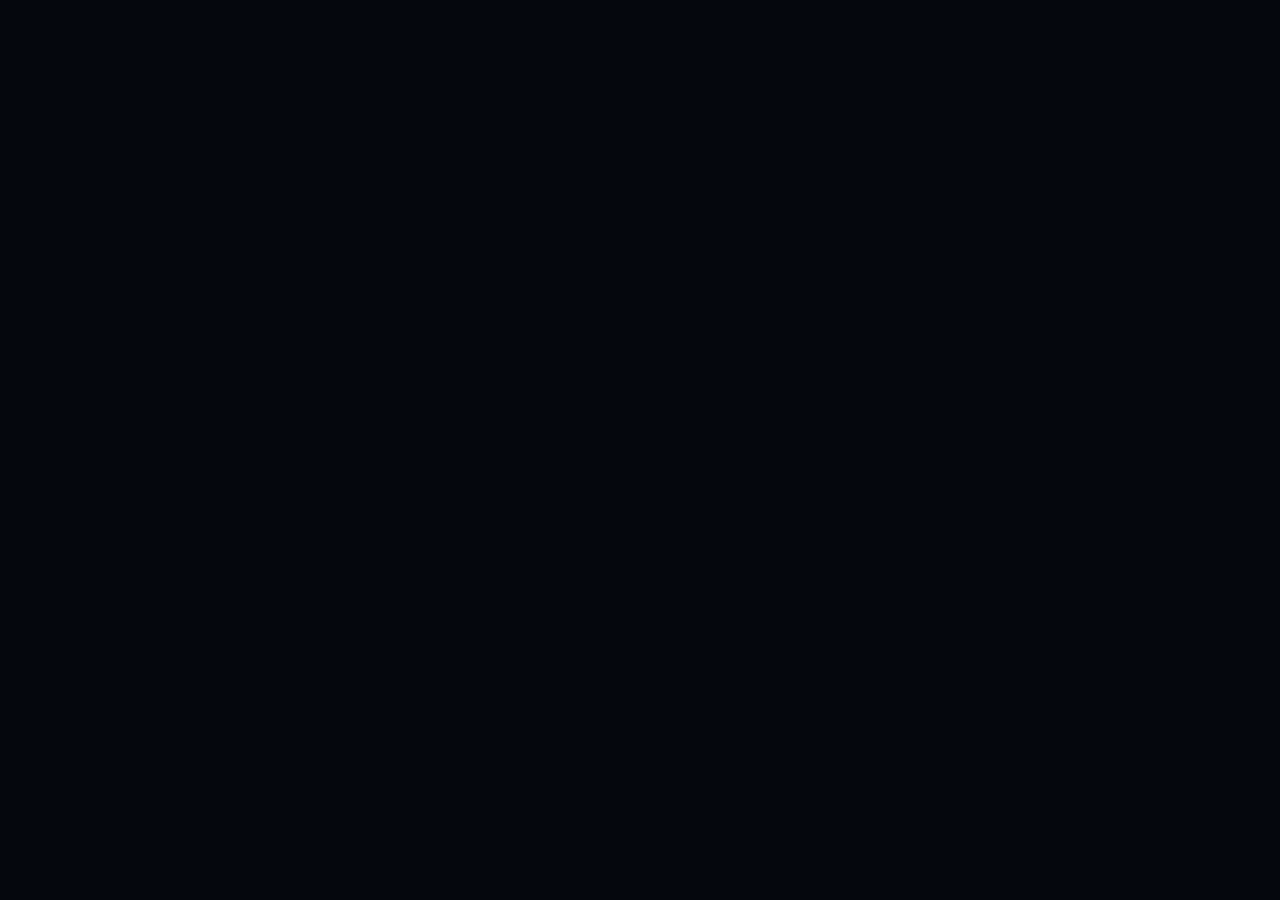
==== about.html @ c29f2d8b "Update about.html" ====
<!--html code-->

<!DOCTYPE html>
 <html lang="en">
  <head>
    <meta charset="UTF-8" />
    <meta name="viewport" content="width=device-width,initial-scale=1.0" />

   <title>Epic Nova About Page</title>

   <link rel="stylesheet" href="CSS/style.css" />
  </head>


  <body>

    <div id="navbar"></div>

    <!-- page content here -->

   <script src="script.js"></script>
  </body>
 </html>
---- CSS/style.css ----
* {
  box-sizing: border-box;
}

html {
  scroll-behavior: smooth;
}

body {
  margin: 0;
  font-family: Arial, sans-serif;
  color: white;
  background:
    radial-gradient(circle at top left, rgba(0, 240, 255, 0.18), transparent 35%),
    radial-gradient(circle at bottom right, rgba(138, 46, 255, 0.25), transparent 35%),
    #05070d;
}

/* NAVIGATION */

.main-nav {
  width: 100%;
  display: flex;
  justify-content: space-between;
  align-items: center;
  padding: 18px 32px;
  background: rgba(5, 7, 13, 0.9);
  border-bottom: 1px solid rgba(0, 240, 255, 0.25);
  backdrop-filter: blur(14px);
  position: sticky;
  top: 0;
  z-index: 1000;
}

.nav-logo {
  font-size: 1.2rem;
  font-weight: bold;
  text-decoration: none;
  color: #00f0ff;
  letter-spacing: 2px;
}

.nav-links {
  display: flex;
  gap: 22px;
  flex-wrap: wrap;
}

.nav-links a {
  color: white;
  text-decoration: none;
  font-size: 0.95rem;
  transition: 0.2s;
}

.nav-links a:hover {
  color: #00f0ff;
  text-shadow: 0 0 12px #00f0ff;
}

/* HERO */

.hero {
  min-height: 100vh;
  padding: 40px 20px 70px;
  text-align: center;
}

.logo {
  width: min(85vw, 520px);
  margin-bottom: 20px;
  filter: drop-shadow(0 0 24px rgba(0, 240, 255, 0.45));
}

.eyebrow {
  color: #00f0ff;
  text-transform: uppercase;
  letter-spacing: 3px;
  font-size: 0.85rem;
}

h1 {
  margin: 0;
  font-size: clamp(3rem, 10vw, 6rem);
  background: linear-gradient(90deg, #00f0ff, #8a2eff, #ff4fd8);
  -webkit-background-clip: text;
  -webkit-text-fill-color: transparent;
}

.tagline {
  margin-top: 8px;
  font-size: 1.4rem;
  color: #cfd7ff;
}

/* HUD CARD */

.hud-card {
  width: min(100%, 720px);
  margin: 40px auto 0;
  padding: 26px;
  border-radius: 26px;
  background: rgba(8, 13, 30, 0.88);
  border: 1px solid rgba(0, 240, 255, 0.45);
  box-shadow:
    0 0 30px rgba(0, 240, 255, 0.25),
    inset 0 0 30px rgba(138, 46, 255, 0.12);
  backdrop-filter: blur(12px);
}

.hud-top {
  display: flex;
  justify-content: space-between;
  align-items: center;
  text-align: left;
  padding-bottom: 18px;
  border-bottom: 1px solid rgba(255, 255, 255, 0.12);
}

.hud-top h2 {
  margin: 0;
}

.hud-top p {
  margin: 4px 0 0;
  color: #aab4d8;
}

.status {
  padding: 8px 14px;
  border-radius: 999px;
  background: #00f0ff;
  color: #05070d;
  font-weight: bold;
  box-shadow: 0 0 14px rgba(0, 240, 255, 0.8);
}

/* PLAYER CARD */

.player-card {
  margin: 24px 0;
  padding: 18px;
  display: flex;
  align-items: center;
  gap: 18px;
  border-radius: 22px;
  background: linear-gradient(
    135deg,
    rgba(0, 240, 255, 0.18),
    rgba(255, 79, 216, 0.1)
  );
  border: 1px solid rgba(0, 240, 255, 0.35);
  box-shadow: inset 0 0 22px rgba(0, 240, 255, 0.08);
}

.avatar-ring {
  width: 74px;
  height: 74px;
  border-radius: 50%;
  display: flex;
  align-items: center;
  justify-content: center;
  color: #00f0ff;
  font-weight: bold;
  font-size: 1.2rem;
  border: 3px solid #ff4fd8;
  box-shadow: 0 0 18px rgba(255, 79, 216, 0.7);
}

.player-info {
  flex: 1;
  text-align: left;
}

.player-label {
  margin: 0;
  color: #00f0ff;
  font-size: 0.75rem;
  text-transform: uppercase;
  letter-spacing: 2px;
}

.player-info h3 {
  margin: 4px 0;
  font-size: 1.6rem;
}

.player-info p {
  margin: 0;
  color: #c5cbe8;
}

.player-badge {
  padding: 8px 12px;
  border-radius: 999px;
  background: linear-gradient(90deg, #8a2eff, #ff4fd8);
  color: white;
  font-weight: bold;
  font-size: 0.8rem;
  box-shadow: 0 0 14px rgba(255, 79, 216, 0.6);
}

/* STASH */

.stash-grid {
  display: grid;
  grid-template-columns: repeat(3, 1fr);
  gap: 14px;
}

.stash-box {
  padding: 24px;
  text-align: center;
  border-radius: 18px;
  background: linear-gradient(
    145deg,
    rgba(0, 240, 255, 0.12),
    rgba(255, 255, 255, 0.04)
  );
  border: 1px solid rgba(0, 240, 255, 0.25);
  transition: 0.25s ease;
}

.stash-box:hover {
  transform: translateY(-4px);
}

.currency-icon {
  width: 64px;
  height: 64px;
  object-fit: contain;
  display: block;
  margin: 0 auto 10px;
  filter: drop-shadow(0 0 12px rgba(0, 240, 255, 0.7));
  transition: 0.25s ease;
}

.stash-box:hover .currency-icon {
  transform: scale(1.12);
}

.stash-box span {
  display: block;
  color: #aaf6ff;
  font-size: 0.8rem;
  margin-bottom: 8px;
}

.stash-box strong {
  display: block;
  font-size: 2.4rem;
  font-weight: 800;
  text-shadow: 0 0 12px rgba(0, 240, 255, 0.8);
}

.premium {
  border-color: rgba(255, 79, 216, 0.7);
  box-shadow: 0 0 18px rgba(255, 79, 216, 0.25);
}

/* ENERGY */

.energy-bar {
  margin: 24px 0;
}

.energy-label {
  display: flex;
  justify-content: space-between;
  margin-bottom: 8px;
  color: #cfd7ff;
}

.bar {
  height: 14px;
  border-radius: 999px;
  overflow: hidden;
  background: #101629;
  border: 1px solid rgba(0, 240, 255, 0.4);
}

.fill {
  width: 72%;
  height: 100%;
  background: linear-gradient(90deg, #00f0ff, #8a2eff, #ff4fd8);
  box-shadow: 0 0 18px rgba(0, 240, 255, 0.8);
}

/* BUTTONS */

.hud-buttons {
  display: flex;
  gap: 12px;
  flex-wrap: wrap;
}

.hud-buttons .btn {
  flex: 1;
  min-width: 180px;
}

.btn {
  display: inline-block;
  padding: 14px 20px;
  border-radius: 14px;
  text-decoration: none;
  text-align: center;
  color: white;
  font-weight: bold;
  background: linear-gradient(90deg, #00f0ff, #8a2eff);
  box-shadow: 0 0 18px rgba(0, 240, 255, 0.28);
  transition: 0.2s ease;
}

.btn:hover {
  transform: translateY(-2px) scale(1.03);
}

.ghost {
  background: transparent;
  border: 1px solid #ff4fd8;
}

/* CONTENT */

.section {
  padding: 80px 20px;
  text-align: center;
}

.section h2 {
  margin: 0;
  font-size: clamp(2rem, 6vw, 3rem);
}

.section p {
  max-width: 650px;
  margin: 14px auto;
  color: #c5cbe8;
  line-height: 1.6;
}

.alt {
  background: rgba(255, 255, 255, 0.03);
}

/* FORM */

form {
  margin-top: 24px;
}

input {
  width: min(100%, 340px);
  padding: 15px;
  border-radius: 14px;
  border: 1px solid rgba(0, 240, 255, 0.35);
  background: rgba(255, 255, 255, 0.08);
  color: white;
  text-align: center;
}

.form-btn {
  margin-left: 8px;
}

/* PROFILE PAGE */

.profile-page {
  min-height: 100vh;
  padding: 40px 20px;
  display: flex;
  align-items: center;
  justify-content: center;
}

.profile-card {
  max-width: 760px;
}

.empty-profile {
  opacity: 0.95;
}

.profile-form {
  display: grid;
  gap: 16px;
  margin: 24px 0;
}

.profile-form label {
  text-align: left;
  color: #aaf6ff;
  font-size: 0.85rem;
  letter-spacing: 1px;
}

.profile-form input {
  width: 100%;
  margin-top: 8px;
}

/* FOOTER */

.site-footer {
  padding: 40px 20px;
  text-align: center;
  color: #9aa3c7;
}

.site-footer p {
  max-width: 780px;
  margin: 0 auto 16px;
}

/* MOBILE */

@media (max-width: 900px) {
  .main-nav {
    flex-direction: column;
    padding: 20px;
  }

  .nav-links {
    justify-content: center;
    margin-top: 15px;
    gap: 14px;
  }
}

@media (max-width: 700px) {
  .hud-top {
    flex-direction: column;
    text-align: center;
  }

  .player-card {
    flex-direction: column;
    text-align: center;
  }

  .player-info {
    text-align: center;
  }

  .stash-grid {
    grid-template-columns: 1fr;
  }

  .hud-buttons {
    flex-direction: column;
  }

  .form-btn {
    display: block;
    width: min(100%, 340px);
    margin: 12px auto 0;
  }
}
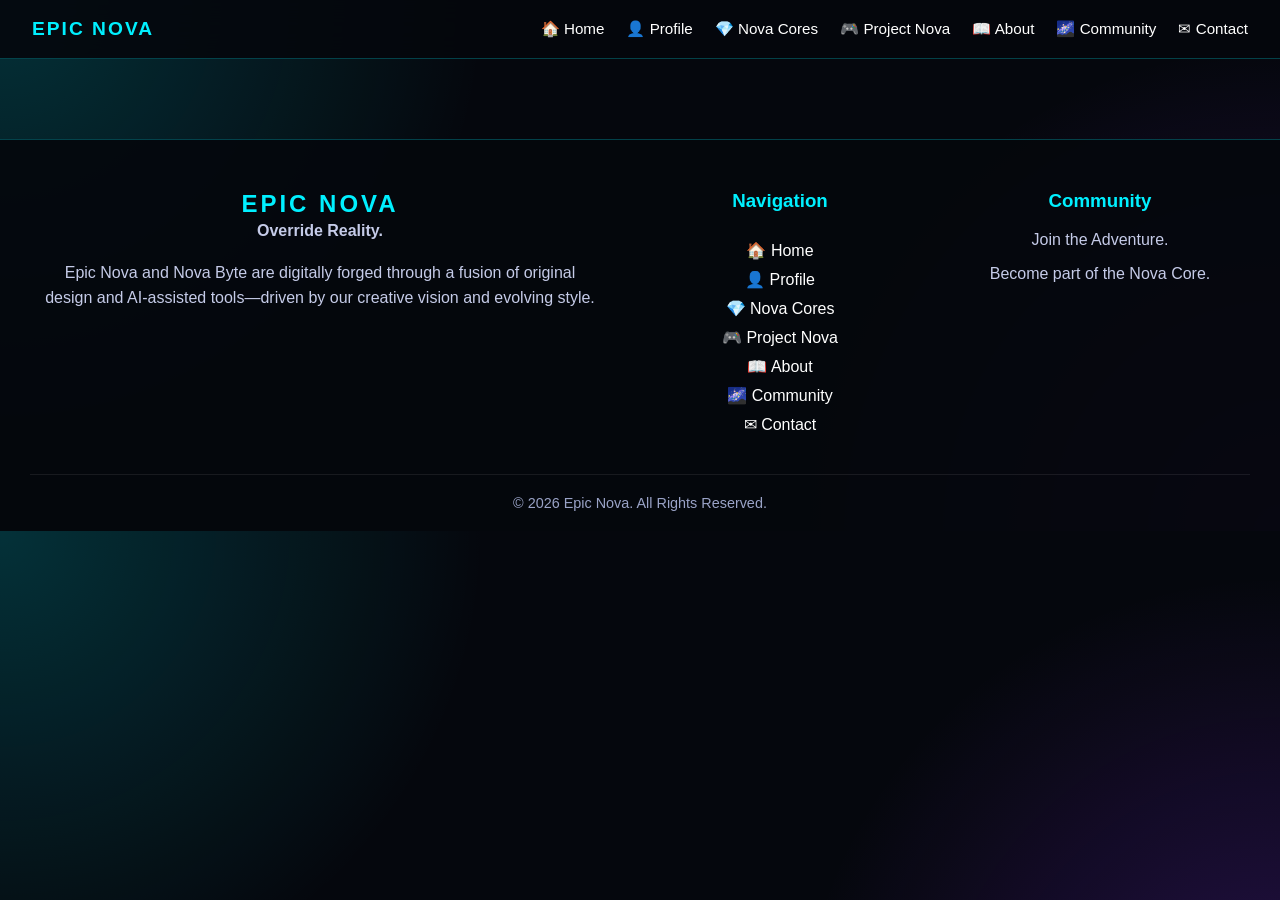
==== commit fc7252b2: "Update about.html" ====
--- a/about.html
+++ b/about.html
@@ -18,6 +18,8 @@
 
     <!-- page content here -->
 
-   <script src="script.js"></script>
+   <div id="footer"></div>
+
+   <script src="JS/script.js"></script>
   </body>
  </html>
--- a/CSS/style.css
+++ b/CSS/style.css
@@ -456,4 +456,138 @@
     width: min(100%, 340px);
     margin: 12px auto 0;
   }
+}
+
+/* ===========================
+   FOOTER
+=========================== */
+
+.site-footer {
+
+  margin-top: 80px;
+
+  background: rgba(5,7,13,.92);
+
+  border-top: 1px solid rgba(0,240,255,.25);
+
+  padding: 50px 30px 20px;
+
+}
+
+.footer-content{
+
+  max-width:1200px;
+
+  margin:auto;
+
+  display:grid;
+
+  grid-template-columns:2fr 1fr 1fr;
+
+  gap:40px;
+
+}
+
+.footer-brand h2{
+
+  margin:0;
+
+  color:#00f0ff;
+
+  letter-spacing:3px;
+
+}
+
+.footer-tagline{
+
+  color:#ff4fd8;
+
+  font-weight:bold;
+
+}
+
+.footer-brand p{
+
+  color:#c5cbe8;
+
+  line-height:1.6;
+
+}
+
+.footer-links{
+
+  display:flex;
+
+  flex-direction:column;
+
+  gap:10px;
+
+}
+
+.footer-links h3,
+
+.footer-contact h3{
+
+  margin-top:0;
+
+  color:#00f0ff;
+
+}
+
+.footer-links a{
+
+  color:white;
+
+  text-decoration:none;
+
+  transition:.2s;
+
+}
+
+.footer-links a:hover{
+
+  color:#00f0ff;
+
+  transform:translateX(5px);
+
+}
+
+.footer-contact p{
+
+  color:#c5cbe8;
+
+}
+
+.footer-bottom{
+
+  margin-top:40px;
+
+  padding-top:20px;
+
+  border-top:1px solid rgba(255,255,255,.08);
+
+  text-align:center;
+
+  color:#9aa3c7;
+
+  font-size:.9rem;
+
+}
+
+@media(max-width:800px){
+
+.footer-content{
+
+grid-template-columns:1fr;
+
+text-align:center;
+
+}
+
+.footer-links{
+
+align-items:center;
+
+}
+
 }
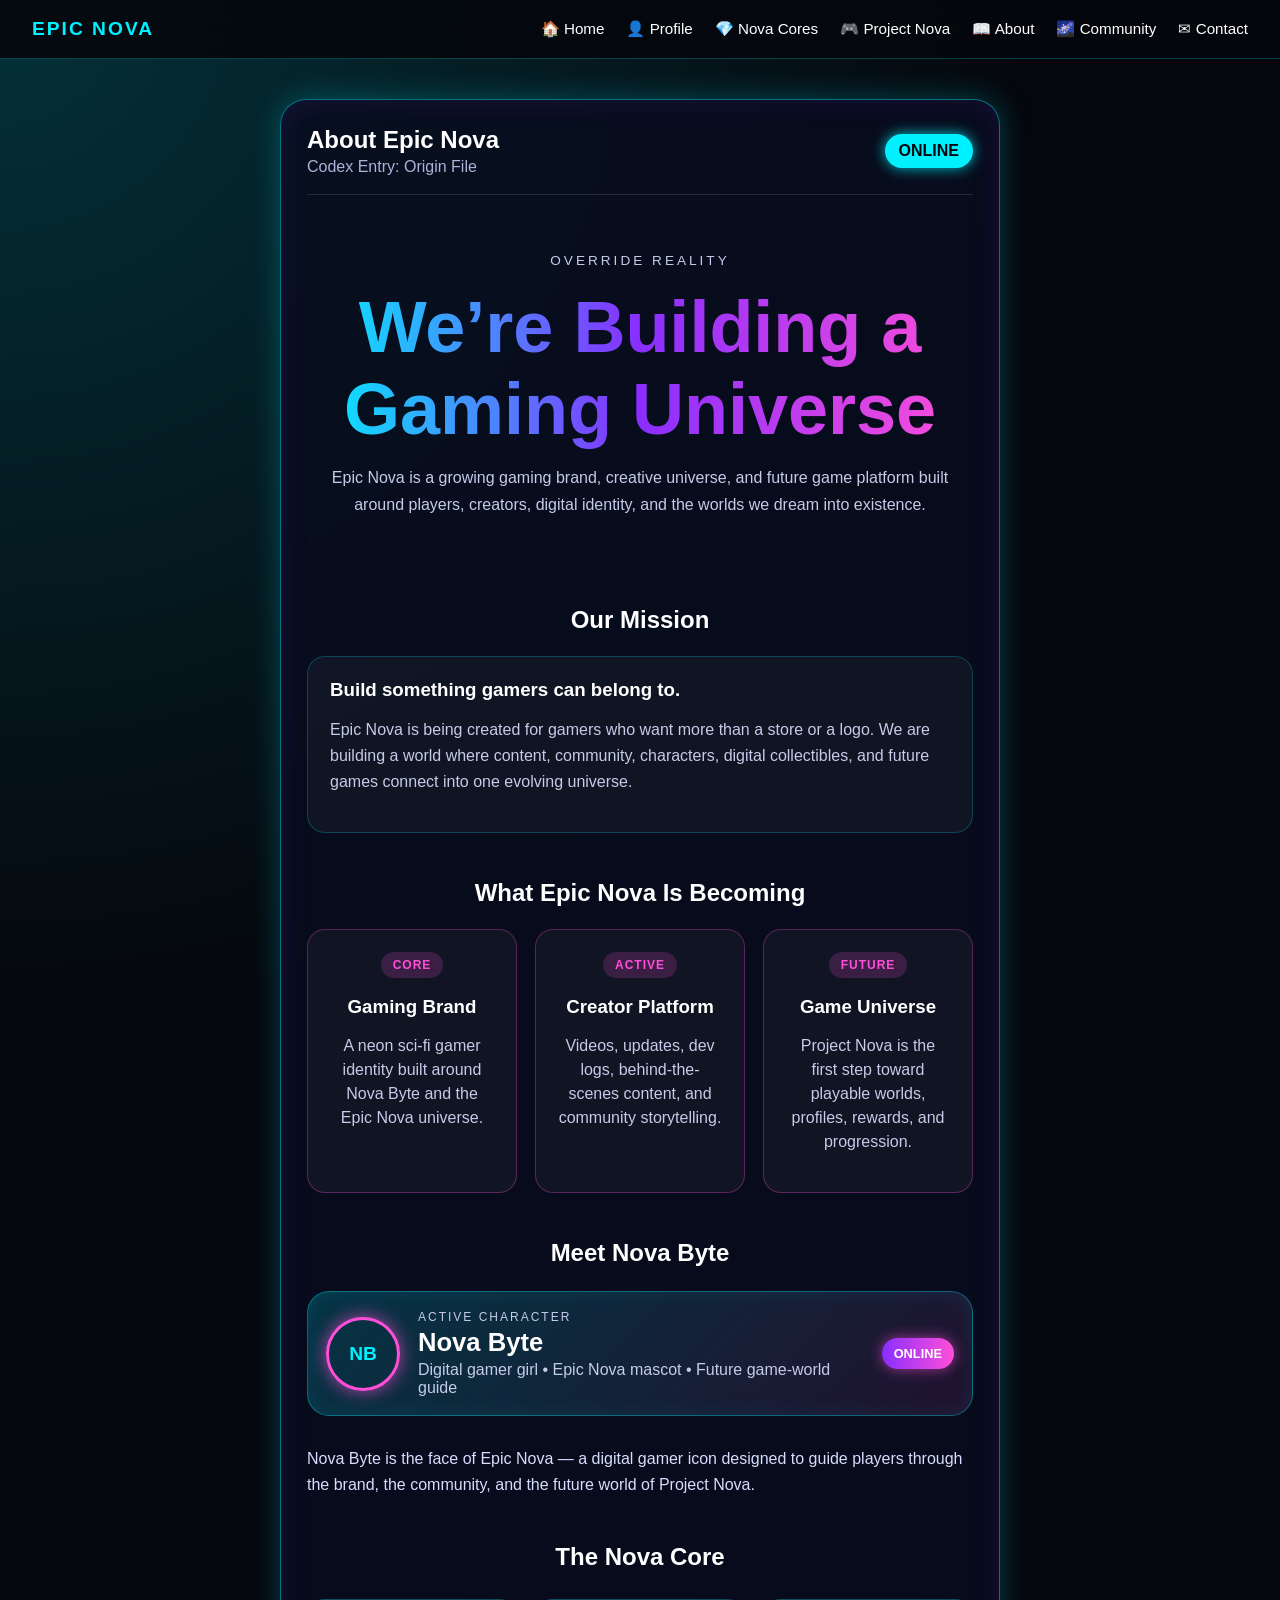
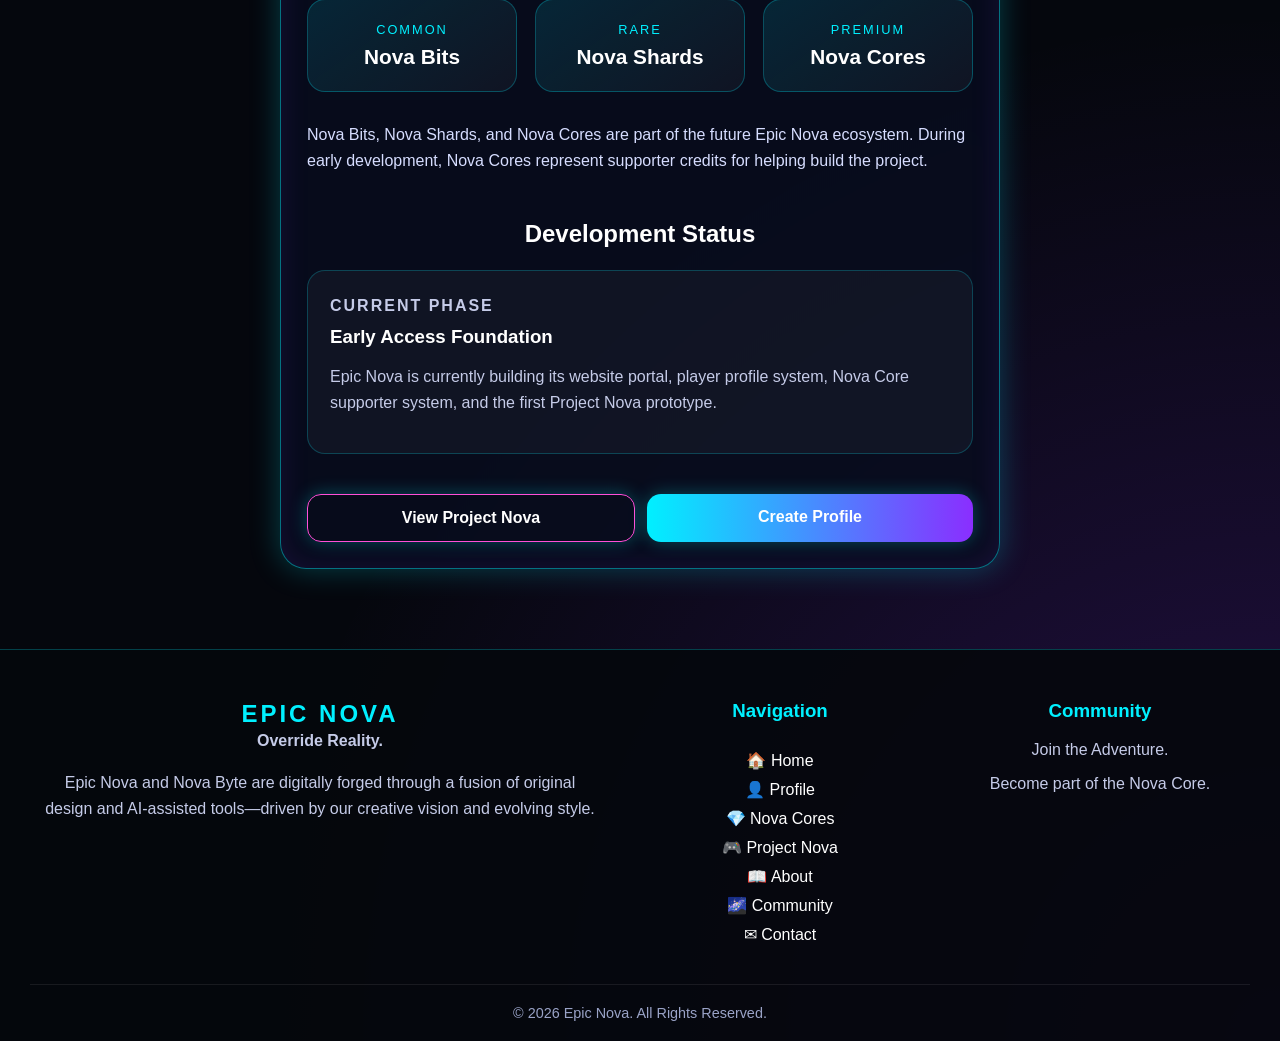
==== commit 4bf57677: "Update about.html" ====
--- a/about.html
+++ b/about.html
@@ -6,20 +6,149 @@
     <meta charset="UTF-8" />
     <meta name="viewport" content="width=device-width,initial-scale=1.0" />
 
-   <title>Epic Nova About Page</title>
+   <title>About Epic Nova | Our Mission</title>
 
    <link rel="stylesheet" href="CSS/style.css" />
   </head>
-
 
   <body>
 
     <div id="navbar"></div>
 
-    <!-- page content here -->
+  <main class="about-page">
+
+    <section class="hud-card about-terminal">
+
+      <div class="hud-top">
+        <div>
+          <h2>About Epic Nova</h2>
+          <p>Codex Entry: Origin File</p>
+        </div>
+
+        <span class="status">ONLINE</span>
+      </div>
+
+      <div class="terminal-hero">
+        <p class="eyebrow">Override Reality</p>
+        <h1>We’re Building a Gaming Universe</h1>
+        <p>
+          Epic Nova is a growing gaming brand, creative universe, and future game platform
+          built around players, creators, digital identity, and the worlds we dream into existence.
+        </p>
+      </div>
+
+      <section class="dev-section">
+        <h2>Our Mission</h2>
+
+        <div class="log-card">
+          <h3>Build something gamers can belong to.</h3>
+          <p>
+            Epic Nova is being created for gamers who want more than a store or a logo.
+            We are building a world where content, community, characters, digital collectibles,
+            and future games connect into one evolving universe.
+          </p>
+        </div>
+      </section>
+
+      <section class="dev-section">
+        <h2>What Epic Nova Is Becoming</h2>
+
+        <div class="unlock-grid">
+
+          <div class="unlock-card">
+            <span>CORE</span>
+            <h3>Gaming Brand</h3>
+            <p>A neon sci-fi gamer identity built around Nova Byte and the Epic Nova universe.</p>
+          </div>
+
+          <div class="unlock-card">
+            <span>ACTIVE</span>
+            <h3>Creator Platform</h3>
+            <p>Videos, updates, dev logs, behind-the-scenes content, and community storytelling.</p>
+          </div>
+
+          <div class="unlock-card">
+            <span>FUTURE</span>
+            <h3>Game Universe</h3>
+            <p>Project Nova is the first step toward playable worlds, profiles, rewards, and progression.</p>
+          </div>
+
+        </div>
+      </section>
+
+      <section class="dev-section">
+        <h2>Meet Nova Byte</h2>
+
+        <div class="player-card">
+          <div class="avatar-ring">NB</div>
+
+          <div class="player-info">
+            <p class="player-label">Active Character</p>
+            <h3>Nova Byte</h3>
+            <p>Digital gamer girl • Epic Nova mascot • Future game-world guide</p>
+          </div>
+
+          <div class="player-badge">ONLINE</div>
+        </div>
+
+        <p class="store-note">
+          Nova Byte is the face of Epic Nova — a digital gamer icon designed to guide players
+          through the brand, the community, and the future world of Project Nova.
+        </p>
+      </section>
+
+      <section class="dev-section">
+        <h2>The Nova Core</h2>
+
+        <div class="terminal-grid">
+
+          <div class="terminal-panel">
+            <span class="panel-label">Common</span>
+            <strong>Nova Bits</strong>
+          </div>
+
+          <div class="terminal-panel">
+            <span class="panel-label">Rare</span>
+            <strong>Nova Shards</strong>
+          </div>
+
+          <div class="terminal-panel">
+            <span class="panel-label">Premium</span>
+            <strong>Nova Cores</strong>
+          </div>
+
+        </div>
+
+        <p class="store-note">
+          Nova Bits, Nova Shards, and Nova Cores are part of the future Epic Nova ecosystem.
+          During early development, Nova Cores represent supporter credits for helping build the project.
+        </p>
+      </section>
+
+      <section class="dev-section">
+        <h2>Development Status</h2>
+
+        <div class="log-card">
+          <p class="log-date">CURRENT PHASE</p>
+          <h3>Early Access Foundation</h3>
+          <p>
+            Epic Nova is currently building its website portal, player profile system,
+            Nova Core supporter system, and the first Project Nova prototype.
+          </p>
+        </div>
+      </section>
+
+      <div class="hud-buttons">
+        <a href="project-nova.html" class="btn ghost">View Project Nova</a>
+        <a href="profile.html" class="btn">Create Profile</a>
+      </div>
+
+    </section>
+
+  </main>
 
    <div id="footer"></div>
 
    <script src="JS/script.js"></script>
   </body>
- </html>+ </html>
--- a/CSS/style.css
+++ b/CSS/style.css
@@ -289,6 +289,7 @@
 /* BUTTONS */
 
 .hud-buttons {
+  margin-top:40px;
   display: flex;
   gap: 12px;
   flex-wrap: wrap;
@@ -590,4 +591,449 @@
 
 }
 
-}+}
+
+/* ================= MOBILE PROFILE FIX ================= */
+
+@media (max-width: 700px) {
+  .hero {
+    padding: 24px 14px 50px;
+  }
+
+  .hud-card {
+    width: 100%;
+    margin: 24px auto 0;
+    padding: 18px;
+    border-radius: 22px;
+  }
+
+  .hud-top {
+    gap: 10px;
+  }
+
+  .hud-top h2 {
+    font-size: 1.8rem;
+  }
+
+  .hud-top p {
+    font-size: 1rem;
+  }
+
+  .status {
+    padding: 8px 18px;
+    font-size: 0.95rem;
+  }
+
+  .player-card {
+    padding: 16px;
+    gap: 10px;
+  }
+
+  .avatar-ring {
+    width: 86px;
+    height: 86px;
+  }
+
+  .player-info h3 {
+    font-size: 1.9rem;
+  }
+
+  .player-info p {
+    font-size: 1rem;
+  }
+
+  .player-label {
+    font-size: 0.8rem;
+  }
+
+  .stash-grid {
+    gap: 14px;
+  }
+
+  .stash-box {
+    padding: 18px;
+  }
+
+  .currency-icon {
+    width: 72px;
+    height: 72px;
+  }
+
+  .stash-box strong {
+    font-size: 2.8rem;
+  }
+
+  .hud-buttons {
+    gap: 10px;
+  }
+
+  .hud-buttons .btn {
+    min-width: 100%;
+  }
+}
+
+/* ===========================
+   NOVA CORE STORE
+=========================== */
+
+.store-note{
+    margin:30px 0;
+    color:#d6ddff;
+    line-height:1.6;
+}
+
+.core-pack-grid{
+
+    display:grid;
+
+    grid-template-columns:repeat(auto-fit,minmax(220px,1fr));
+
+    gap:24px;
+
+    margin:40px 0 50px;
+
+}
+
+.core-pack{
+
+    display:flex;
+
+    flex-direction:column;
+
+    align-items:center;
+
+    justify-content:flex-start;
+
+    text-align:center;
+
+    text-decoration:none;
+
+    color:white;
+
+    padding:32px 24px 24px;
+
+    border-radius:22px;
+
+    background:
+        linear-gradient(
+            145deg,
+            rgba(0,240,255,.12),
+            rgba(255,255,255,.03)
+        );
+
+    border:1px solid rgba(0,240,255,.25);
+
+    transition:.25s;
+
+}
+
+.core-pack:hover{
+
+    transform:translateY(-6px) scale(1.02);
+
+    box-shadow:
+        0 0 25px rgba(0,240,255,.35);
+
+}
+
+.core-pack h3{
+
+    margin:18px 0 10px;
+
+    color:white;
+
+    font-size:1.4rem;
+
+}
+
+.core-pack strong{
+
+    display:block;
+
+    font-size:2rem;
+
+    color:#00f0ff;
+
+    margin-bottom:8px;
+
+}
+
+.core-pack span{
+
+    font-size:1.25rem;
+
+    color:#ff4fd8;
+
+    font-weight:bold;
+
+}
+
+.featured{
+
+    border:2px solid #ff4fd8;
+
+    box-shadow:
+        0 0 25px rgba(255,79,216,.35);
+
+}
+
+.currency-icon{
+
+    width:90px;
+
+    height:90px;
+
+    object-fit:contain;
+
+}
+
+/* ===========================
+   STORE RIBBONS
+=========================== */
+
+.pack-ribbon {
+
+    display: inline-block;
+
+    margin-top: 12px;
+    margin-bottom: 20px;
+
+    padding: 8px 16px;
+
+    border-radius: 999px;
+
+    background: #00f0ff;
+
+    color: #05070d;
+
+    font-size: .8rem;
+
+    font-weight: bold;
+
+    letter-spacing: 1px;
+
+    box-shadow: 0 0 14px rgba(0,240,255,.5);
+
+}
+
+.featured-ribbon{
+
+background:linear-gradient(90deg,#8a2eff,#ff4fd8);
+
+color:white;
+
+}
+
+.founder-ribbon{
+
+background:linear-gradient(90deg,#ff9c2f,#ffd84d);
+
+color:#111;
+
+}
+
+/* ===========================
+   PURCHASE BUTTON
+=========================== */
+
+.purchase-btn{
+
+margin-top:18px;
+
+padding:12px 22px;
+
+border-radius:14px;
+
+background:linear-gradient(90deg,#00f0ff,#8a2eff);
+
+color:white;
+
+font-weight:bold;
+
+letter-spacing:1px;
+
+transition:.25s;
+
+box-shadow:0 0 14px rgba(0,240,255,.35);
+
+}
+
+.core-pack:hover .purchase-btn{
+
+transform:scale(1.05);
+
+box-shadow:0 0 20px rgba(0,240,255,.6);
+
+}
+
+/* ===========================
+   PROJECT NOVA PAGE
+=========================== */
+
+.project-page {
+  min-height: 100vh;
+  padding: 60px 20px;
+  display: flex;
+  justify-content: center;
+  align-items: flex-start;
+}
+
+.project-terminal {
+  max-width: 900px;
+}
+
+.terminal-hero {
+  padding: 40px 0 28px;
+  text-align: center;
+}
+
+.terminal-hero h1 {
+  font-size: clamp(2.2rem, 7vw, 4.5rem);
+  margin: 10px 0;
+}
+
+.terminal-hero p {
+  max-width: 720px;
+  margin: 14px auto;
+  color: #c5cbe8;
+  line-height: 1.7;
+}
+
+.terminal-grid {
+  display: grid;
+  grid-template-columns: repeat(3, 1fr);
+  gap: 18px;
+  margin: 28px 0;
+}
+
+.terminal-panel {
+  padding: 22px;
+  border-radius: 18px;
+  text-align: center;
+  background: linear-gradient(
+    145deg,
+    rgba(0, 240, 255, 0.12),
+    rgba(255, 255, 255, 0.04)
+  );
+  border: 1px solid rgba(0, 240, 255, 0.25);
+}
+
+.panel-label {
+  display: block;
+  margin-bottom: 8px;
+  color: #00f0ff;
+  text-transform: uppercase;
+  letter-spacing: 2px;
+  font-size: 0.8rem;
+}
+
+.terminal-panel strong {
+  font-size: 1.3rem;
+}
+
+.dev-section {
+  margin-top: 46px;
+}
+
+.dev-section h2 {
+  margin-bottom: 22px;
+  color: white;
+  text-align: center;
+}
+
+.progress-item {
+  margin-bottom: 20px;
+}
+
+.progress-label {
+  display: flex;
+  justify-content: space-between;
+  margin-bottom: 8px;
+  color: #cfd7ff;
+}
+
+.progress-60 {
+  width: 60%;
+}
+
+.progress-35 {
+  width: 35%;
+}
+
+.progress-25 {
+  width: 25%;
+}
+
+.progress-10 {
+  width: 10%;
+}
+
+.log-card {
+  margin-bottom: 18px;
+  padding: 22px;
+  border-radius: 18px;
+  background: rgba(255,255,255,0.04);
+  border: 1px solid rgba(0,240,255,0.22);
+}
+
+.log-date {
+  margin: 0 0 8px;
+  color: #00f0ff;
+  letter-spacing: 2px;
+  font-weight: bold;
+}
+
+.log-card h3 {
+  margin: 0 0 10px;
+}
+
+.log-card p {
+  color: #c5cbe8;
+  line-height: 1.6;
+}
+
+.unlock-grid {
+  display: grid;
+  grid-template-columns: repeat(3, 1fr);
+  gap: 18px;
+}
+
+.unlock-card {
+  padding: 22px;
+  border-radius: 18px;
+  text-align: center;
+  background: rgba(255,255,255,0.04);
+  border: 1px solid rgba(255,79,216,0.3);
+}
+
+.unlock-card span {
+  display: inline-block;
+  margin-bottom: 10px;
+  padding: 6px 12px;
+  border-radius: 999px;
+  background: rgba(255,79,216,0.18);
+  color: #ff4fd8;
+  font-size: 0.75rem;
+  font-weight: bold;
+  letter-spacing: 1px;
+}
+
+.unlock-card h3 {
+  margin: 8px 0;
+}
+
+.unlock-card p {
+  color: #c5cbe8;
+  line-height: 1.5;
+}
+
+@media (max-width: 800px) {
+  .terminal-grid,
+  .unlock-grid {
+    grid-template-columns: 1fr;
+  }
+
+  .project-page {
+    padding: 30px 14px;
+  }
+}
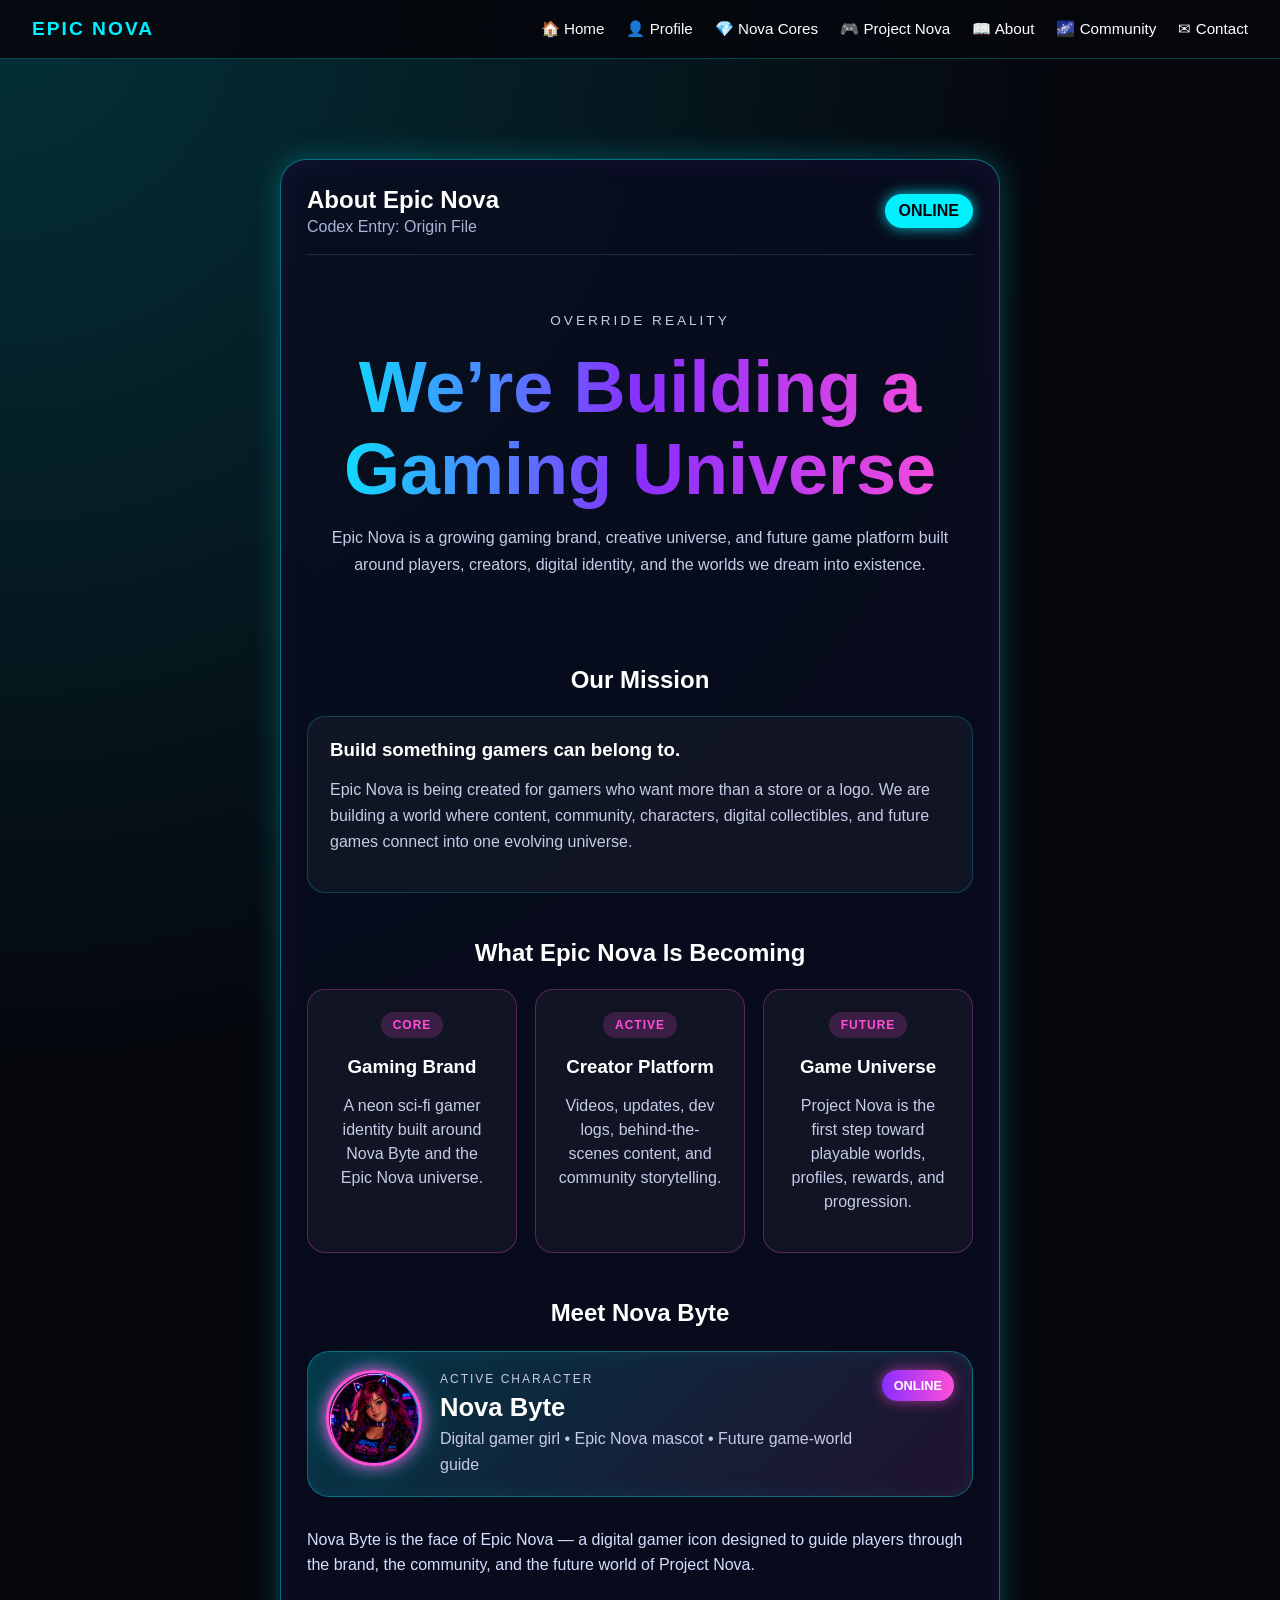
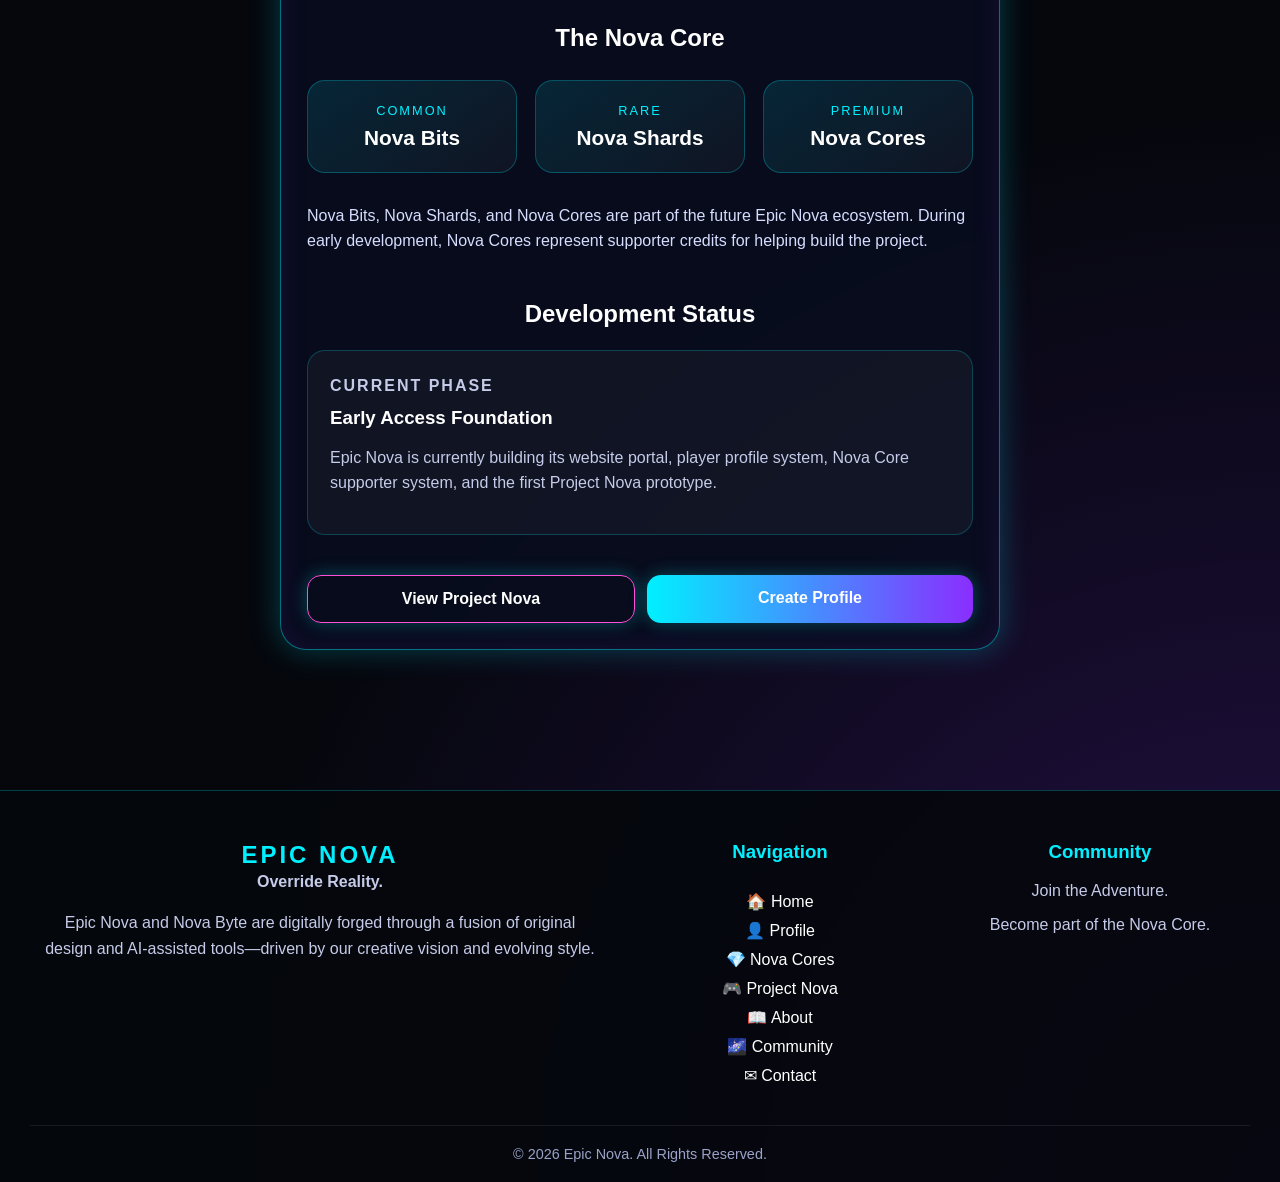
==== commit bcb2ec77: "Update about.html" ====
--- a/about.html
+++ b/about.html
@@ -79,8 +79,14 @@
       <section class="dev-section">
         <h2>Meet Nova Byte</h2>
 
-        <div class="player-card">
-          <div class="avatar-ring">NB</div>
+        <div class="player-card nova-guide-card">
+          <div class="avatar-frame">
+            <img 
+              src="images/Nova-Profile-Pic.png"
+              alt="Nova Byte"
+              class="avatar-image"
+            />
+          </div>
 
           <div class="player-info">
             <p class="player-label">Active Character</p>
--- a/CSS/style.css
+++ b/CSS/style.css
@@ -1037,3 +1037,77 @@
     padding: 30px 14px;
   }
 }
+
+/* ===========================
+   ABOUT PAGE
+=========================== */
+
+.about-page {
+  min-height: 100vh;
+  padding: 60px 20px;
+  display: flex;
+  justify-content: center;
+  align-items: flex-start;
+}
+
+.about-terminal {
+  max-width: 900px;
+}
+
+@media (max-width: 800px) {
+  .about-page {
+    padding: 30px 14px;
+  }
+}
+
+.avatar-frame {
+  width: 88px;
+  height: 88px;
+  border-radius: 50%;
+  overflow: hidden;
+  flex-shrink: 0;
+  border: 3px solid #ff4fd8;
+  box-shadow:
+    0 0 18px rgba(255, 79, 216, 0.7),
+    0 0 26px rgba(0, 240, 255, 0.35);
+}
+
+.avatar-image {
+  width: 100%;
+  height: 100%;
+  object-fit: cover;
+  display: block;
+}
+
+.nova-guide-card {
+  align-items: flex-start;
+}
+
+.nova-guide-card .player-info p {
+  line-height: 1.6;
+}
+
+.nova-ready {
+  margin-top: 12px !important;
+  color: #00f0ff !important;
+  font-weight: bold;
+}
+
+.avatar-frame {
+  width: 96px;
+  height: 96px;
+  border-radius: 50%;
+  overflow: hidden;
+  flex-shrink: 0;
+  border: 3px solid #ff4fd8;
+  box-shadow:
+    0 0 15px #ff4fd8,
+    0 0 30px rgba(0, 255, 255, 0.35);
+}
+
+.avatar-image {
+  width: 100%;
+  height: 100%;
+  object-fit: cover;
+  display: block;
+}
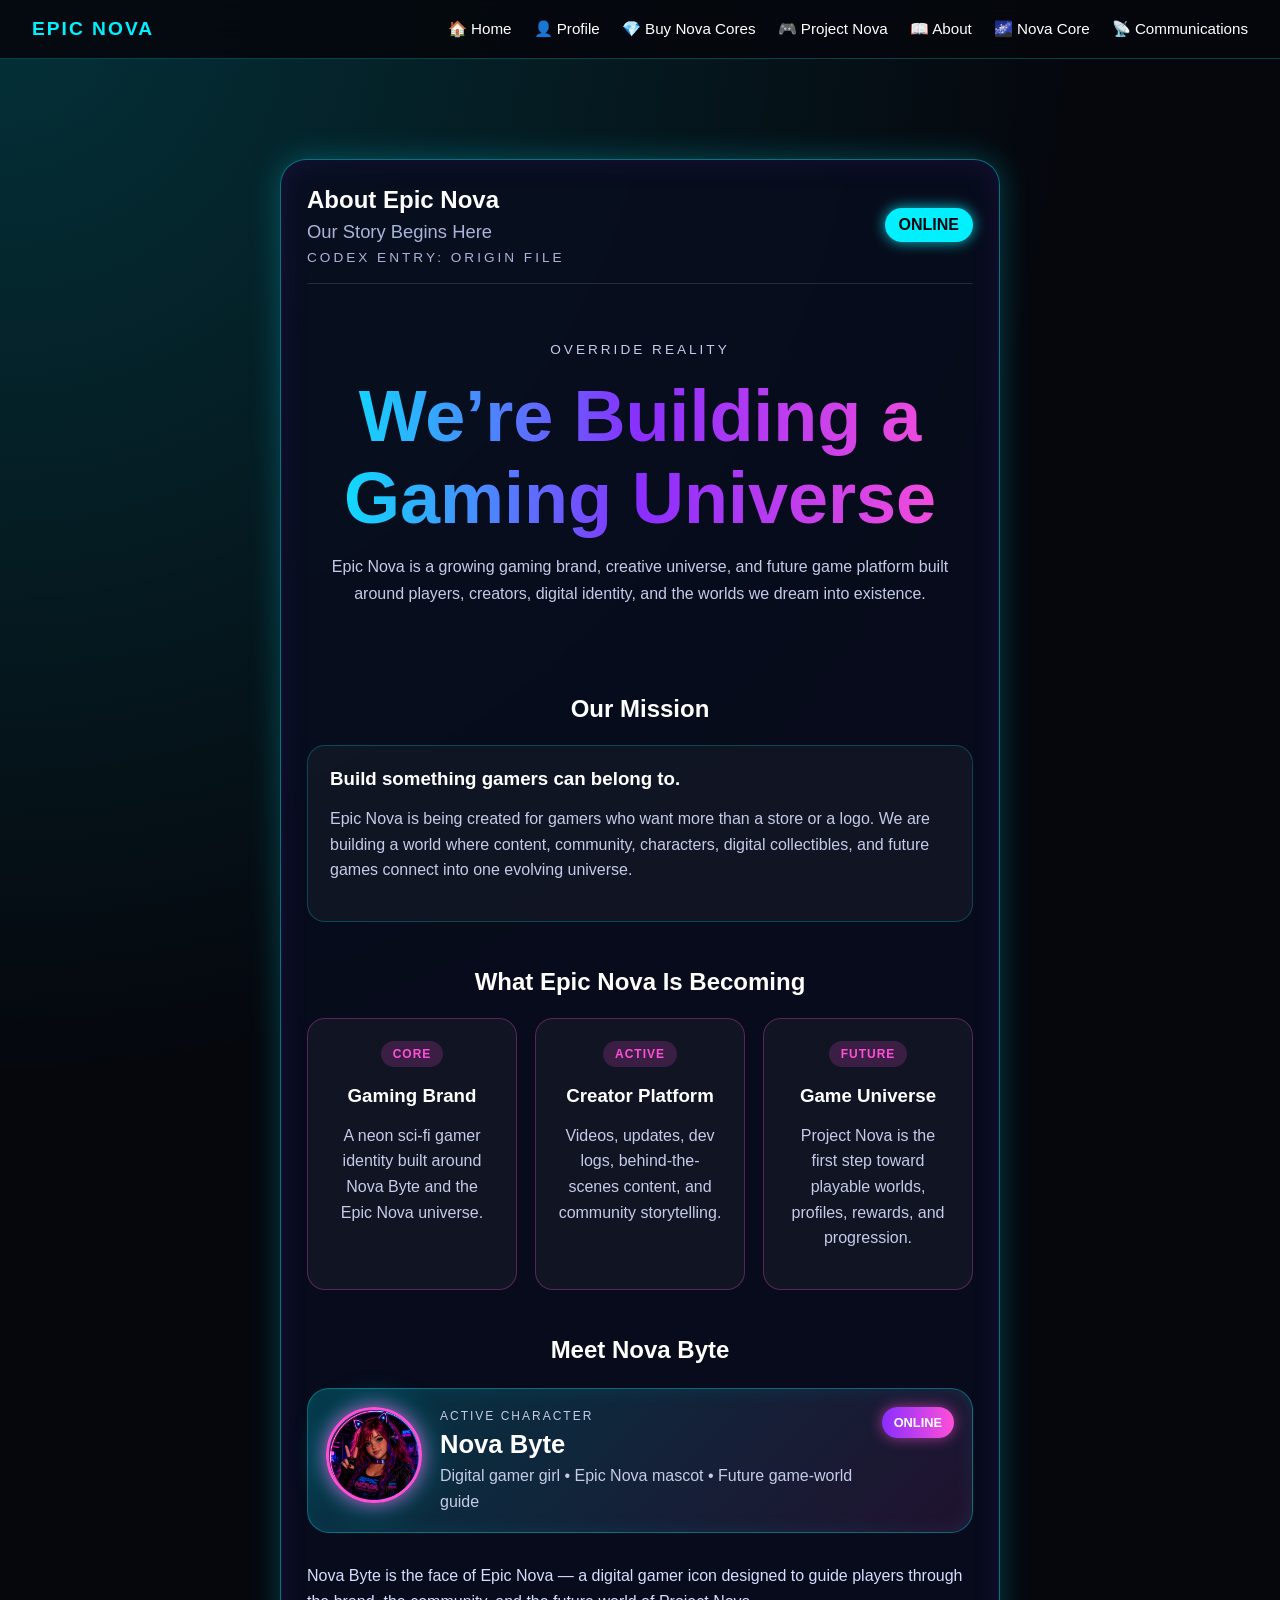
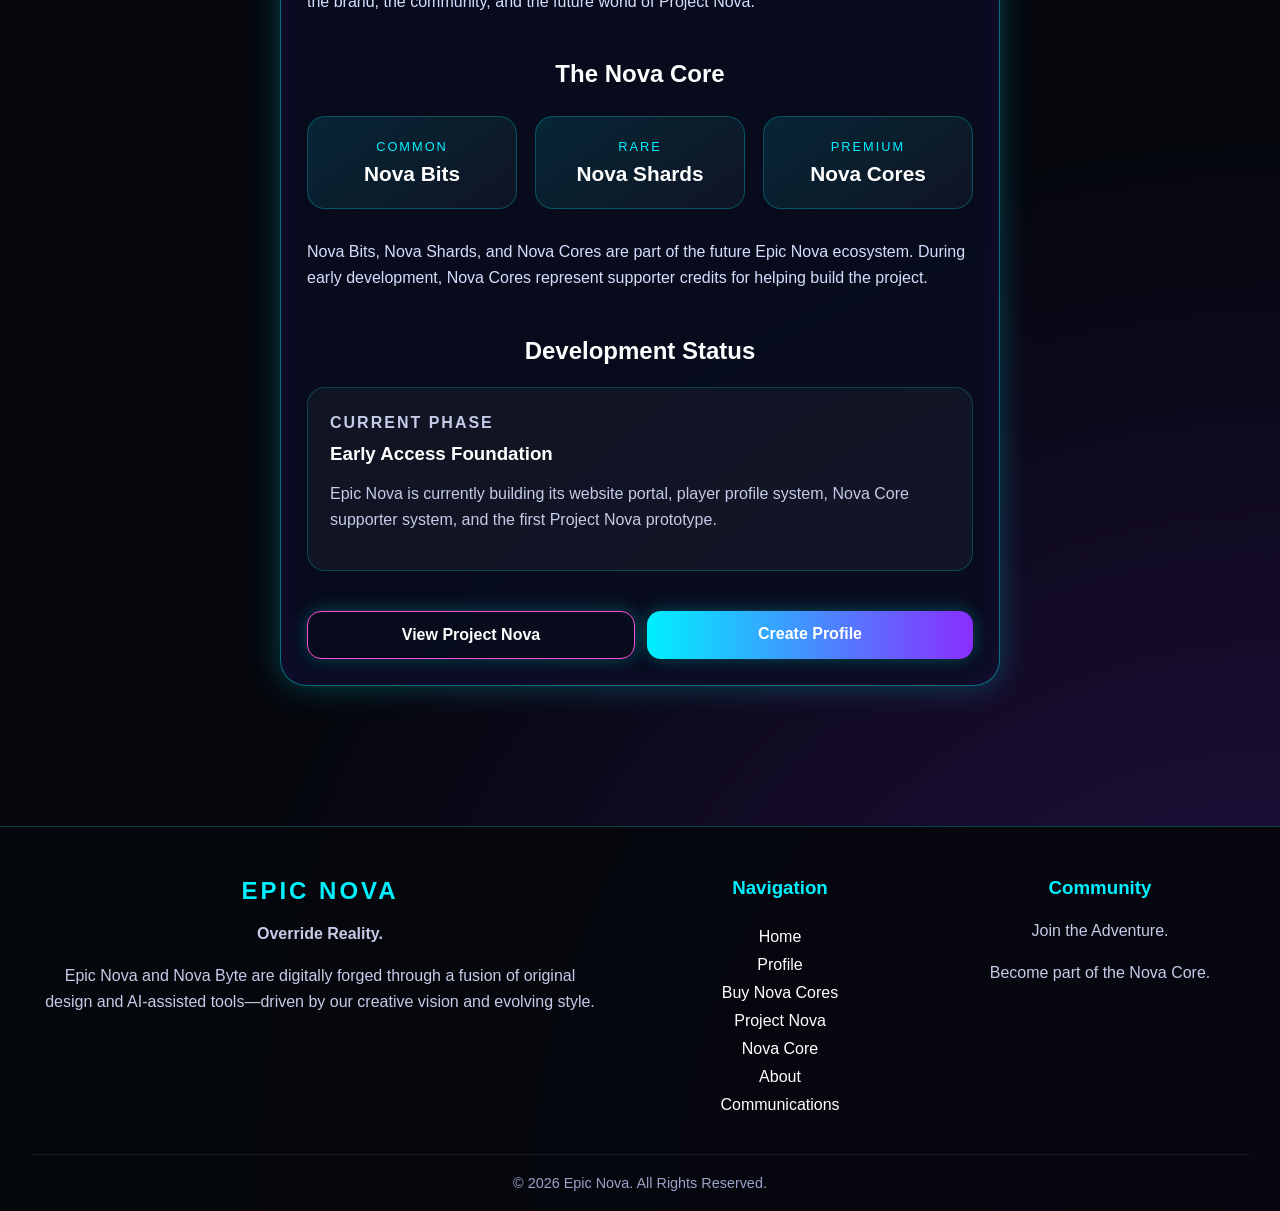
==== commit 48e8f0ba: "Update about.html" ====
--- a/about.html
+++ b/about.html
@@ -22,7 +22,14 @@
       <div class="hud-top">
         <div>
           <h2>About Epic Nova</h2>
-          <p>Codex Entry: Origin File</p>
+
+          <p class="subtitle">
+            Our Story Begins Here
+          </p>
+
+          <p class="eyebrow">
+            Codex Entry: Origin File
+          </p>
         </div>
 
         <span class="status">ONLINE</span>
--- a/CSS/style.css
+++ b/CSS/style.css
@@ -16,7 +16,9 @@
     #05070d;
 }
 
-/* NAVIGATION */
+/* ===========================
+   NAVIGATION
+=========================== */
 
 .main-nav {
   width: 100%;
@@ -58,7 +60,9 @@
   text-shadow: 0 0 12px #00f0ff;
 }
 
-/* HERO */
+/* ===========================
+   HERO
+=========================== */
 
 .hero {
   min-height: 100vh;
@@ -93,7 +97,9 @@
   color: #cfd7ff;
 }
 
-/* HUD CARD */
+/* ===========================
+   HUD CARD
+=========================== */
 
 .hud-card {
   width: min(100%, 720px);
@@ -135,7 +141,9 @@
   box-shadow: 0 0 14px rgba(0, 240, 255, 0.8);
 }
 
-/* PLAYER CARD */
+/* ===========================
+   PLAYER CARD
+=========================== */
 
 .player-card {
   margin: 24px 0;
@@ -153,18 +161,50 @@
   box-shadow: inset 0 0 22px rgba(0, 240, 255, 0.08);
 }
 
+.avatar-ring,
+.avatar-frame {
+  width: 96px;
+  height: 96px;
+  border-radius: 50%;
+  overflow: hidden;
+  flex-shrink: 0;
+  border: 3px solid #ff4fd8;
+  box-shadow:
+    0 0 18px rgba(255, 79, 216, 0.75),
+    0 0 35px rgba(0, 240, 255, 0.45),
+    inset 0 0 12px rgba(255, 255, 255, 0.08);
+}
+
 .avatar-ring {
-  width: 74px;
-  height: 74px;
-  border-radius: 50%;
   display: flex;
   align-items: center;
   justify-content: center;
   color: #00f0ff;
   font-weight: bold;
   font-size: 1.2rem;
-  border: 3px solid #ff4fd8;
-  box-shadow: 0 0 18px rgba(255, 79, 216, 0.7);
+}
+
+.avatar-image {
+  width: 100%;
+  height: 100%;
+  object-fit: cover;
+  display: block;
+}
+
+/* Nova Guide Card */
+
+.nova-guide-card {
+  align-items: flex-start;
+}
+
+.nova-guide-card .player-info p {
+  line-height: 1.6;
+}
+
+.nova-ready {
+  margin-top: 12px !important;
+  color: #00f0ff !important;
+  font-weight: bold;
 }
 
 .player-info {
@@ -200,7 +240,9 @@
   box-shadow: 0 0 14px rgba(255, 79, 216, 0.6);
 }
 
-/* STASH */
+/* ===========================
+   STASH
+=========================== */
 
 .stash-grid {
   display: grid;
@@ -226,8 +268,8 @@
 }
 
 .currency-icon {
-  width: 64px;
-  height: 64px;
+  width: 90px;
+  height: 90px;
   object-fit: contain;
   display: block;
   margin: 0 auto 10px;
@@ -253,12 +295,15 @@
   text-shadow: 0 0 12px rgba(0, 240, 255, 0.8);
 }
 
-.premium {
+.premium,
+.featured {
   border-color: rgba(255, 79, 216, 0.7);
   box-shadow: 0 0 18px rgba(255, 79, 216, 0.25);
 }
 
-/* ENERGY */
+/* ===========================
+   ENERGY
+=========================== */
 
 .energy-bar {
   margin: 24px 0;
@@ -286,13 +331,16 @@
   box-shadow: 0 0 18px rgba(0, 240, 255, 0.8);
 }
 
-/* BUTTONS */
+/* ===========================
+   BUTTONS
+=========================== */
 
 .hud-buttons {
-  margin-top:40px;
+  margin-top: 40px;
   display: flex;
   gap: 12px;
   flex-wrap: wrap;
+  justify-content: center;
 }
 
 .hud-buttons .btn {
@@ -322,7 +370,9 @@
   border: 1px solid #ff4fd8;
 }
 
-/* CONTENT */
+/* ===========================
+   CONTENT
+=========================== */
 
 .section {
   padding: 80px 20px;
@@ -345,7 +395,9 @@
   background: rgba(255, 255, 255, 0.03);
 }
 
-/* FORM */
+/* ===========================
+   FORM
+=========================== */
 
 form {
   margin-top: 24px;
@@ -361,18 +413,46 @@
   text-align: center;
 }
 
+textarea {
+  width: 100%;
+  padding: 15px;
+  border-radius: 14px;
+  border: 1px solid rgba(0,240,255,.35);
+  background: rgba(255,255,255,.08);
+  background-color: rgba(255,255,255,.08);
+  color: white;
+  font-family: inherit;
+  font-size: 1rem;
+  resize: vertical;
+  min-height: 150px;
+
+  appearance: none;
+  -webkit-appearance: none;
+
+  outline: none;
+}
+
+textarea::placeholder {
+  color: #9aa3c7;
+}
+
 .form-btn {
   margin-left: 8px;
 }
 
-/* PROFILE PAGE */
-
-.profile-page {
+/* ===========================
+   PROFILE / STORE PAGES
+=========================== */
+
+.profile-page,
+.store-page,
+.project-page,
+.about-page {
   min-height: 100vh;
-  padding: 40px 20px;
-  display: flex;
-  align-items: center;
+  padding: 60px 20px;
+  display: flex;
   justify-content: center;
+  align-items: flex-start;
 }
 
 .profile-card {
@@ -401,484 +481,113 @@
   margin-top: 8px;
 }
 
-/* FOOTER */
-
-.site-footer {
-  padding: 40px 20px;
-  text-align: center;
-  color: #9aa3c7;
-}
-
-.site-footer p {
-  max-width: 780px;
-  margin: 0 auto 16px;
-}
-
-/* MOBILE */
-
-@media (max-width: 900px) {
-  .main-nav {
-    flex-direction: column;
-    padding: 20px;
-  }
-
-  .nav-links {
-    justify-content: center;
-    margin-top: 15px;
-    gap: 14px;
-  }
-}
-
-@media (max-width: 700px) {
-  .hud-top {
-    flex-direction: column;
-    text-align: center;
-  }
-
-  .player-card {
-    flex-direction: column;
-    text-align: center;
-  }
-
-  .player-info {
-    text-align: center;
-  }
-
-  .stash-grid {
-    grid-template-columns: 1fr;
-  }
-
-  .hud-buttons {
-    flex-direction: column;
-  }
-
-  .form-btn {
-    display: block;
-    width: min(100%, 340px);
-    margin: 12px auto 0;
-  }
-}
-
-/* ===========================
-   FOOTER
-=========================== */
-
-.site-footer {
-
-  margin-top: 80px;
-
-  background: rgba(5,7,13,.92);
-
-  border-top: 1px solid rgba(0,240,255,.25);
-
-  padding: 50px 30px 20px;
-
-}
-
-.footer-content{
-
-  max-width:1200px;
-
-  margin:auto;
-
-  display:grid;
-
-  grid-template-columns:2fr 1fr 1fr;
-
-  gap:40px;
-
-}
-
-.footer-brand h2{
-
-  margin:0;
-
-  color:#00f0ff;
-
-  letter-spacing:3px;
-
-}
-
-.footer-tagline{
-
-  color:#ff4fd8;
-
-  font-weight:bold;
-
-}
-
-.footer-brand p{
-
-  color:#c5cbe8;
-
-  line-height:1.6;
-
-}
-
-.footer-links{
-
-  display:flex;
-
-  flex-direction:column;
-
-  gap:10px;
-
-}
-
-.footer-links h3,
-
-.footer-contact h3{
-
-  margin-top:0;
-
-  color:#00f0ff;
-
-}
-
-.footer-links a{
-
-  color:white;
-
-  text-decoration:none;
-
-  transition:.2s;
-
-}
-
-.footer-links a:hover{
-
-  color:#00f0ff;
-
-  transform:translateX(5px);
-
-}
-
-.footer-contact p{
-
-  color:#c5cbe8;
-
-}
-
-.footer-bottom{
-
-  margin-top:40px;
-
-  padding-top:20px;
-
-  border-top:1px solid rgba(255,255,255,.08);
-
-  text-align:center;
-
-  color:#9aa3c7;
-
-  font-size:.9rem;
-
-}
-
-@media(max-width:800px){
-
-.footer-content{
-
-grid-template-columns:1fr;
-
-text-align:center;
-
-}
-
-.footer-links{
-
-align-items:center;
-
-}
-
-}
-
-/* ================= MOBILE PROFILE FIX ================= */
-
-@media (max-width: 700px) {
-  .hero {
-    padding: 24px 14px 50px;
-  }
-
-  .hud-card {
-    width: 100%;
-    margin: 24px auto 0;
-    padding: 18px;
-    border-radius: 22px;
-  }
-
-  .hud-top {
-    gap: 10px;
-  }
-
-  .hud-top h2 {
-    font-size: 1.8rem;
-  }
-
-  .hud-top p {
-    font-size: 1rem;
-  }
-
-  .status {
-    padding: 8px 18px;
-    font-size: 0.95rem;
-  }
-
-  .player-card {
-    padding: 16px;
-    gap: 10px;
-  }
-
-  .avatar-ring {
-    width: 86px;
-    height: 86px;
-  }
-
-  .player-info h3 {
-    font-size: 1.9rem;
-  }
-
-  .player-info p {
-    font-size: 1rem;
-  }
-
-  .player-label {
-    font-size: 0.8rem;
-  }
-
-  .stash-grid {
-    gap: 14px;
-  }
-
-  .stash-box {
-    padding: 18px;
-  }
-
-  .currency-icon {
-    width: 72px;
-    height: 72px;
-  }
-
-  .stash-box strong {
-    font-size: 2.8rem;
-  }
-
-  .hud-buttons {
-    gap: 10px;
-  }
-
-  .hud-buttons .btn {
-    min-width: 100%;
-  }
-}
-
 /* ===========================
    NOVA CORE STORE
 =========================== */
 
-.store-note{
-    margin:30px 0;
-    color:#d6ddff;
-    line-height:1.6;
-}
-
-.core-pack-grid{
-
-    display:grid;
-
-    grid-template-columns:repeat(auto-fit,minmax(220px,1fr));
-
-    gap:24px;
-
-    margin:40px 0 50px;
-
-}
-
-.core-pack{
-
-    display:flex;
-
-    flex-direction:column;
-
-    align-items:center;
-
-    justify-content:flex-start;
-
-    text-align:center;
-
-    text-decoration:none;
-
-    color:white;
-
-    padding:32px 24px 24px;
-
-    border-radius:22px;
-
-    background:
-        linear-gradient(
-            145deg,
-            rgba(0,240,255,.12),
-            rgba(255,255,255,.03)
-        );
-
-    border:1px solid rgba(0,240,255,.25);
-
-    transition:.25s;
-
-}
-
-.core-pack:hover{
-
-    transform:translateY(-6px) scale(1.02);
-
-    box-shadow:
-        0 0 25px rgba(0,240,255,.35);
-
-}
-
-.core-pack h3{
-
-    margin:18px 0 10px;
-
-    color:white;
-
-    font-size:1.4rem;
-
-}
-
-.core-pack strong{
-
-    display:block;
-
-    font-size:2rem;
-
-    color:#00f0ff;
-
-    margin-bottom:8px;
-
-}
-
-.core-pack span{
-
-    font-size:1.25rem;
-
-    color:#ff4fd8;
-
-    font-weight:bold;
-
-}
-
-.featured{
-
-    border:2px solid #ff4fd8;
-
-    box-shadow:
-        0 0 25px rgba(255,79,216,.35);
-
-}
-
-.currency-icon{
-
-    width:90px;
-
-    height:90px;
-
-    object-fit:contain;
-
-}
-
-/* ===========================
-   STORE RIBBONS
-=========================== */
+.store-note {
+  margin: 30px 0;
+  color: #d6ddff;
+  line-height: 1.6;
+}
+
+.core-pack-grid {
+  display: grid;
+  grid-template-columns: repeat(auto-fit, minmax(220px, 1fr));
+  gap: 24px;
+  margin: 40px 0 50px;
+}
+
+.core-pack {
+  display: flex;
+  flex-direction: column;
+  align-items: center;
+  justify-content: flex-start;
+  text-align: center;
+  text-decoration: none;
+  color: white;
+  padding: 32px 24px 24px;
+  border-radius: 22px;
+  background: linear-gradient(
+    145deg,
+    rgba(0, 240, 255, 0.12),
+    rgba(255, 255, 255, 0.03)
+  );
+  border: 1px solid rgba(0, 240, 255, 0.25);
+  transition: 0.25s;
+}
+
+.core-pack:hover {
+  transform: translateY(-6px) scale(1.02);
+  box-shadow: 0 0 25px rgba(0, 240, 255, 0.35);
+}
+
+.core-pack h3 {
+  margin: 18px 0 10px;
+  color: white;
+  font-size: 1.4rem;
+}
+
+.core-pack strong {
+  display: block;
+  font-size: 2rem;
+  color: #00f0ff;
+  margin-bottom: 8px;
+}
+
+.core-pack span {
+  font-size: 1.25rem;
+  color: #ff4fd8;
+  font-weight: bold;
+}
 
 .pack-ribbon {
-
-    display: inline-block;
-
-    margin-top: 12px;
-    margin-bottom: 20px;
-
-    padding: 8px 16px;
-
-    border-radius: 999px;
-
-    background: #00f0ff;
-
-    color: #05070d;
-
-    font-size: .8rem;
-
-    font-weight: bold;
-
-    letter-spacing: 1px;
-
-    box-shadow: 0 0 14px rgba(0,240,255,.5);
-
-}
-
-.featured-ribbon{
-
-background:linear-gradient(90deg,#8a2eff,#ff4fd8);
-
-color:white;
-
-}
-
-.founder-ribbon{
-
-background:linear-gradient(90deg,#ff9c2f,#ffd84d);
-
-color:#111;
-
-}
-
-/* ===========================
-   PURCHASE BUTTON
-=========================== */
-
-.purchase-btn{
-
-margin-top:18px;
-
-padding:12px 22px;
-
-border-radius:14px;
-
-background:linear-gradient(90deg,#00f0ff,#8a2eff);
-
-color:white;
-
-font-weight:bold;
-
-letter-spacing:1px;
-
-transition:.25s;
-
-box-shadow:0 0 14px rgba(0,240,255,.35);
-
-}
-
-.core-pack:hover .purchase-btn{
-
-transform:scale(1.05);
-
-box-shadow:0 0 20px rgba(0,240,255,.6);
-
-}
-
-/* ===========================
-   PROJECT NOVA PAGE
-=========================== */
-
-.project-page {
-  min-height: 100vh;
-  padding: 60px 20px;
-  display: flex;
-  justify-content: center;
-  align-items: flex-start;
-}
-
-.project-terminal {
+  display: inline-block;
+  margin-top: 12px;
+  margin-bottom: 20px;
+  padding: 8px 16px;
+  border-radius: 999px;
+  background: #00f0ff;
+  color: #05070d;
+  font-size: 0.8rem;
+  font-weight: bold;
+  letter-spacing: 1px;
+  box-shadow: 0 0 14px rgba(0, 240, 255, 0.5);
+}
+
+.featured-ribbon {
+  background: linear-gradient(90deg, #8a2eff, #ff4fd8);
+  color: white;
+}
+
+.founder-ribbon {
+  background: linear-gradient(90deg, #ff9c2f, #ffd84d);
+  color: #111;
+}
+
+.purchase-btn {
+  margin-top: 18px;
+  padding: 12px 22px;
+  border-radius: 14px;
+  background: linear-gradient(90deg, #00f0ff, #8a2eff);
+  color: white;
+  font-weight: bold;
+  letter-spacing: 1px;
+  transition: 0.25s;
+  box-shadow: 0 0 14px rgba(0, 240, 255, 0.35);
+}
+
+.core-pack:hover .purchase-btn {
+  transform: scale(1.05);
+  box-shadow: 0 0 20px rgba(0, 240, 255, 0.6);
+}
+
+/* ===========================
+   PROJECT NOVA / ABOUT
+=========================== */
+
+.project-terminal,
+.about-terminal {
   max-width: 900px;
 }
 
@@ -899,16 +608,26 @@
   line-height: 1.7;
 }
 
-.terminal-grid {
+.terminal-grid,
+.unlock-grid {
   display: grid;
   grid-template-columns: repeat(3, 1fr);
   gap: 18px;
+}
+
+.terminal-grid {
   margin: 28px 0;
 }
 
-.terminal-panel {
+.terminal-panel,
+.unlock-card,
+.log-card {
   padding: 22px;
   border-radius: 18px;
+  background: rgba(255, 255, 255, 0.04);
+}
+
+.terminal-panel {
   text-align: center;
   background: linear-gradient(
     145deg,
@@ -952,28 +671,14 @@
   color: #cfd7ff;
 }
 
-.progress-60 {
-  width: 60%;
-}
-
-.progress-35 {
-  width: 35%;
-}
-
-.progress-25 {
-  width: 25%;
-}
-
-.progress-10 {
-  width: 10%;
-}
+.progress-60 { width: 60%; }
+.progress-35 { width: 35%; }
+.progress-25 { width: 25%; }
+.progress-10 { width: 10%; }
 
 .log-card {
   margin-bottom: 18px;
-  padding: 22px;
-  border-radius: 18px;
-  background: rgba(255,255,255,0.04);
-  border: 1px solid rgba(0,240,255,0.22);
+  border: 1px solid rgba(0, 240, 255, 0.22);
 }
 
 .log-date {
@@ -987,23 +692,15 @@
   margin: 0 0 10px;
 }
 
-.log-card p {
+.log-card p,
+.unlock-card p {
   color: #c5cbe8;
   line-height: 1.6;
 }
 
-.unlock-grid {
-  display: grid;
-  grid-template-columns: repeat(3, 1fr);
-  gap: 18px;
-}
-
 .unlock-card {
-  padding: 22px;
-  border-radius: 18px;
-  text-align: center;
-  background: rgba(255,255,255,0.04);
-  border: 1px solid rgba(255,79,216,0.3);
+  text-align: center;
+  border: 1px solid rgba(255, 79, 216, 0.3);
 }
 
 .unlock-card span {
@@ -1011,7 +708,7 @@
   margin-bottom: 10px;
   padding: 6px 12px;
   border-radius: 999px;
-  background: rgba(255,79,216,0.18);
+  background: rgba(255, 79, 216, 0.18);
   color: #ff4fd8;
   font-size: 0.75rem;
   font-weight: bold;
@@ -1022,92 +719,272 @@
   margin: 8px 0;
 }
 
-.unlock-card p {
+/* ===========================
+   FOOTER
+=========================== */
+
+.site-footer {
+  margin-top: 80px;
+  background: rgba(5, 7, 13, 0.92);
+  border-top: 1px solid rgba(0, 240, 255, 0.25);
+  padding: 50px 30px 20px;
+  text-align: center;
+  color: #9aa3c7;
+}
+
+.footer-content {
+  max-width: 1200px;
+  margin: auto;
+  display: grid;
+  grid-template-columns: 2fr 1fr 1fr;
+  gap: 40px;
+}
+
+.footer-brand h2 {
+  margin: 0;
+  color: #00f0ff;
+  letter-spacing: 3px;
+}
+
+.footer-tagline {
+  color: #ff4fd8;
+  font-weight: bold;
+}
+
+.footer-brand p,
+.footer-contact p {
   color: #c5cbe8;
-  line-height: 1.5;
+  line-height: 1.6;
+}
+
+.footer-links {
+  display: flex;
+  flex-direction: column;
+  gap: 10px;
+}
+
+.footer-links h3,
+.footer-contact h3 {
+  margin-top: 0;
+  color: #00f0ff;
+}
+
+.footer-links a {
+  color: white;
+  text-decoration: none;
+  transition: 0.2s;
+}
+
+.footer-links a:hover {
+  color: #00f0ff;
+  transform: translateX(5px);
+}
+
+.footer-bottom {
+  margin-top: 40px;
+  padding-top: 20px;
+  border-top: 1px solid rgba(255, 255, 255, 0.08);
+  text-align: center;
+  color: #9aa3c7;
+  font-size: 0.9rem;
+}
+
+/* ===========================
+   TABLET / SMALL DESKTOP
+=========================== */
+
+@media (max-width: 900px) {
+  .main-nav {
+    flex-direction: column;
+    padding: 20px;
+  }
+
+  .nav-links {
+    justify-content: center;
+    margin-top: 15px;
+    gap: 14px;
+  }
 }
 
 @media (max-width: 800px) {
+  .footer-content,
   .terminal-grid,
   .unlock-grid {
     grid-template-columns: 1fr;
   }
 
-  .project-page {
+  .footer-content {
+    text-align: center;
+  }
+
+  .footer-links {
+    align-items: center;
+  }
+
+  .project-page,
+  .about-page,
+  .store-page,
+  .profile-page {
     padding: 30px 14px;
   }
 }
 
 /* ===========================
-   ABOUT PAGE
-=========================== */
-
-.about-page {
-  min-height: 100vh;
-  padding: 60px 20px;
-  display: flex;
-  justify-content: center;
-  align-items: flex-start;
-}
-
-.about-terminal {
-  max-width: 900px;
-}
-
-@media (max-width: 800px) {
-  .about-page {
-    padding: 30px 14px;
-  }
-}
-
-.avatar-frame {
-  width: 88px;
-  height: 88px;
-  border-radius: 50%;
-  overflow: hidden;
-  flex-shrink: 0;
-  border: 3px solid #ff4fd8;
-  box-shadow:
-    0 0 18px rgba(255, 79, 216, 0.7),
-    0 0 26px rgba(0, 240, 255, 0.35);
-}
-
-.avatar-image {
-  width: 100%;
-  height: 100%;
-  object-fit: cover;
-  display: block;
-}
-
-.nova-guide-card {
-  align-items: flex-start;
-}
-
-.nova-guide-card .player-info p {
-  line-height: 1.6;
-}
-
-.nova-ready {
-  margin-top: 12px !important;
-  color: #00f0ff !important;
-  font-weight: bold;
-}
-
-.avatar-frame {
-  width: 96px;
-  height: 96px;
-  border-radius: 50%;
-  overflow: hidden;
-  flex-shrink: 0;
-  border: 3px solid #ff4fd8;
-  box-shadow:
-    0 0 15px #ff4fd8,
-    0 0 30px rgba(0, 255, 255, 0.35);
-}
-
-.avatar-image {
-  width: 100%;
-  height: 100%;
-  object-fit: cover;
-  display: block;
-}
+   MOBILE
+=========================== */
+
+@media (max-width: 700px) {
+  .hero {
+    padding: 24px 14px 50px;
+  }
+
+  .logo {
+    width: min(90vw, 420px);
+  }
+
+  .hud-card {
+    width: 100%;
+    margin: 24px auto 0;
+    padding: 18px;
+    border-radius: 22px;
+  }
+
+  .hud-top {
+    flex-direction: column;
+    text-align: center;
+    gap: 10px;
+  }
+
+  .hud-top h2 {
+    font-size: 1.8rem;
+  }
+
+  .hud-top p {
+    font-size: 1rem;
+  }
+
+  .status {
+    padding: 8px 18px;
+    font-size: 0.95rem;
+  }
+
+  .player-card {
+    flex-direction: column;
+    text-align: center;
+    padding: 16px;
+    gap: 14px;
+  }
+
+  .player-info {
+    text-align: center;
+  }
+
+  .player-info h3 {
+    font-size: 1.9rem;
+  }
+
+  .player-info p {
+    font-size: 1rem;
+  }
+
+  .player-label {
+    font-size: 0.8rem;
+  }
+
+  .stash-grid {
+    grid-template-columns: 1fr;
+    gap: 14px;
+  }
+
+  .stash-box {
+    padding: 18px;
+  }
+
+  .currency-icon {
+    width: 72px;
+    height: 72px;
+  }
+
+  .stash-box strong {
+    font-size: 2.8rem;
+  }
+
+  .hud-buttons {
+    flex-direction: column;
+    gap: 10px;
+  }
+
+  .hud-buttons .btn {
+    min-width: 100%;
+  }
+
+  .form-btn {
+    display: block;
+    width: min(100%, 340px);
+    margin: 12px auto 0;
+  }
+}
+
+.subtitle {
+  margin: 8px 0 4px;
+  font-size: 1.15rem;
+  color: #cfd7ff;
+  line-height: 1.5;
+}
+
+/* ===========================
+   MOBILE NOVA GUIDE CARD
+=========================== */
+
+@media (max-width: 768px) {
+  .nova-guide-card {
+    display: flex;
+    flex-direction: column;
+    align-items: center;
+    justify-content: center;
+    text-align: center;
+    gap: 20px;
+  }
+
+  .nova-guide-card .avatar-frame {
+    width: 170px;
+    height: 170px;
+    margin: 0 auto;
+    order: 1;
+  }
+
+  .nova-guide-card .player-info {
+    width: 100%;
+    text-align: center;
+    order: 2;
+  }
+
+  .nova-guide-card .player-label {
+    text-align: center;
+  }
+
+  .nova-guide-card h3 {
+    font-size: 2rem;
+    margin-bottom: 14px;
+  }
+
+  .nova-guide-card p {
+    font-size: 1.05rem;
+    line-height: 1.75;
+  }
+
+  .nova-ready {
+    margin-top: 18px !important;
+  }
+
+  .nova-guide-card .player-badge {
+    order: 3;
+    align-self: center;
+    margin-top: 10px;
+  }
+
+  .subtitle {
+    text-align: center;
+    font-size: 1.05rem;
+  }
+}
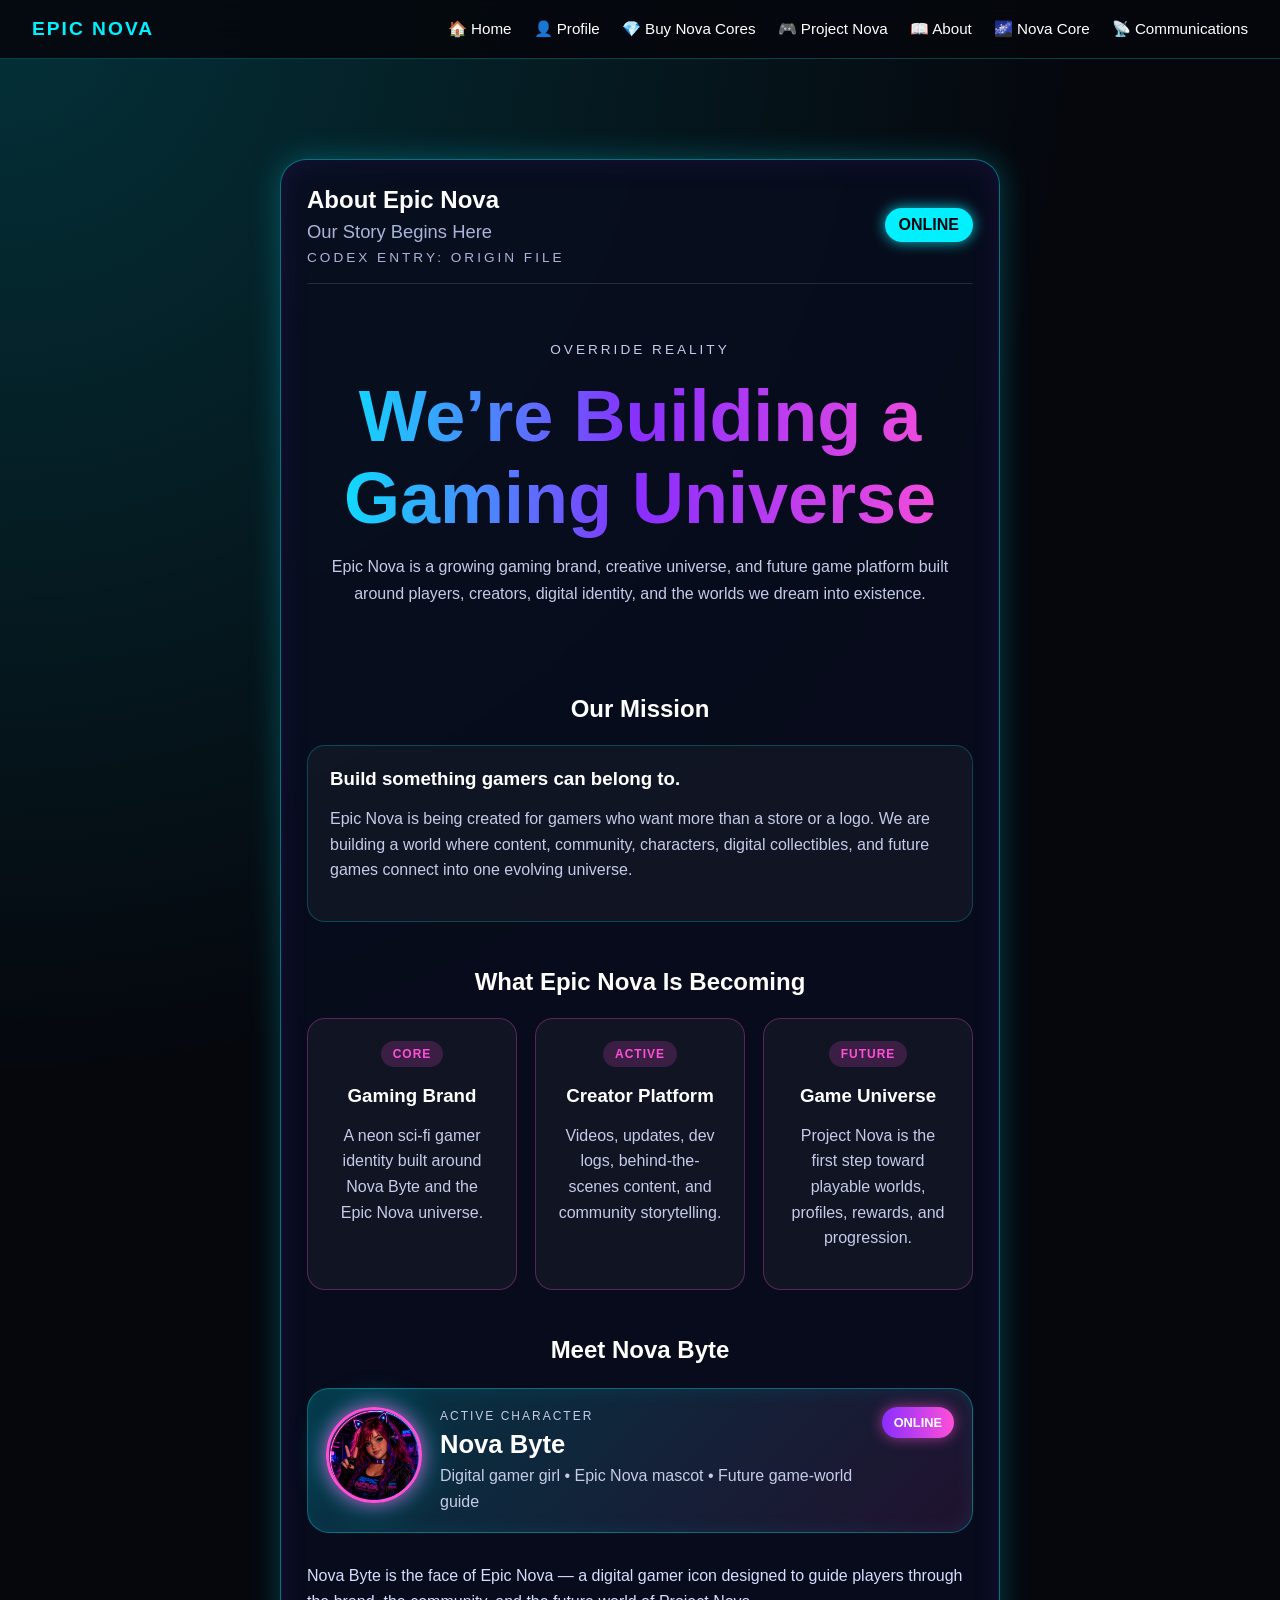
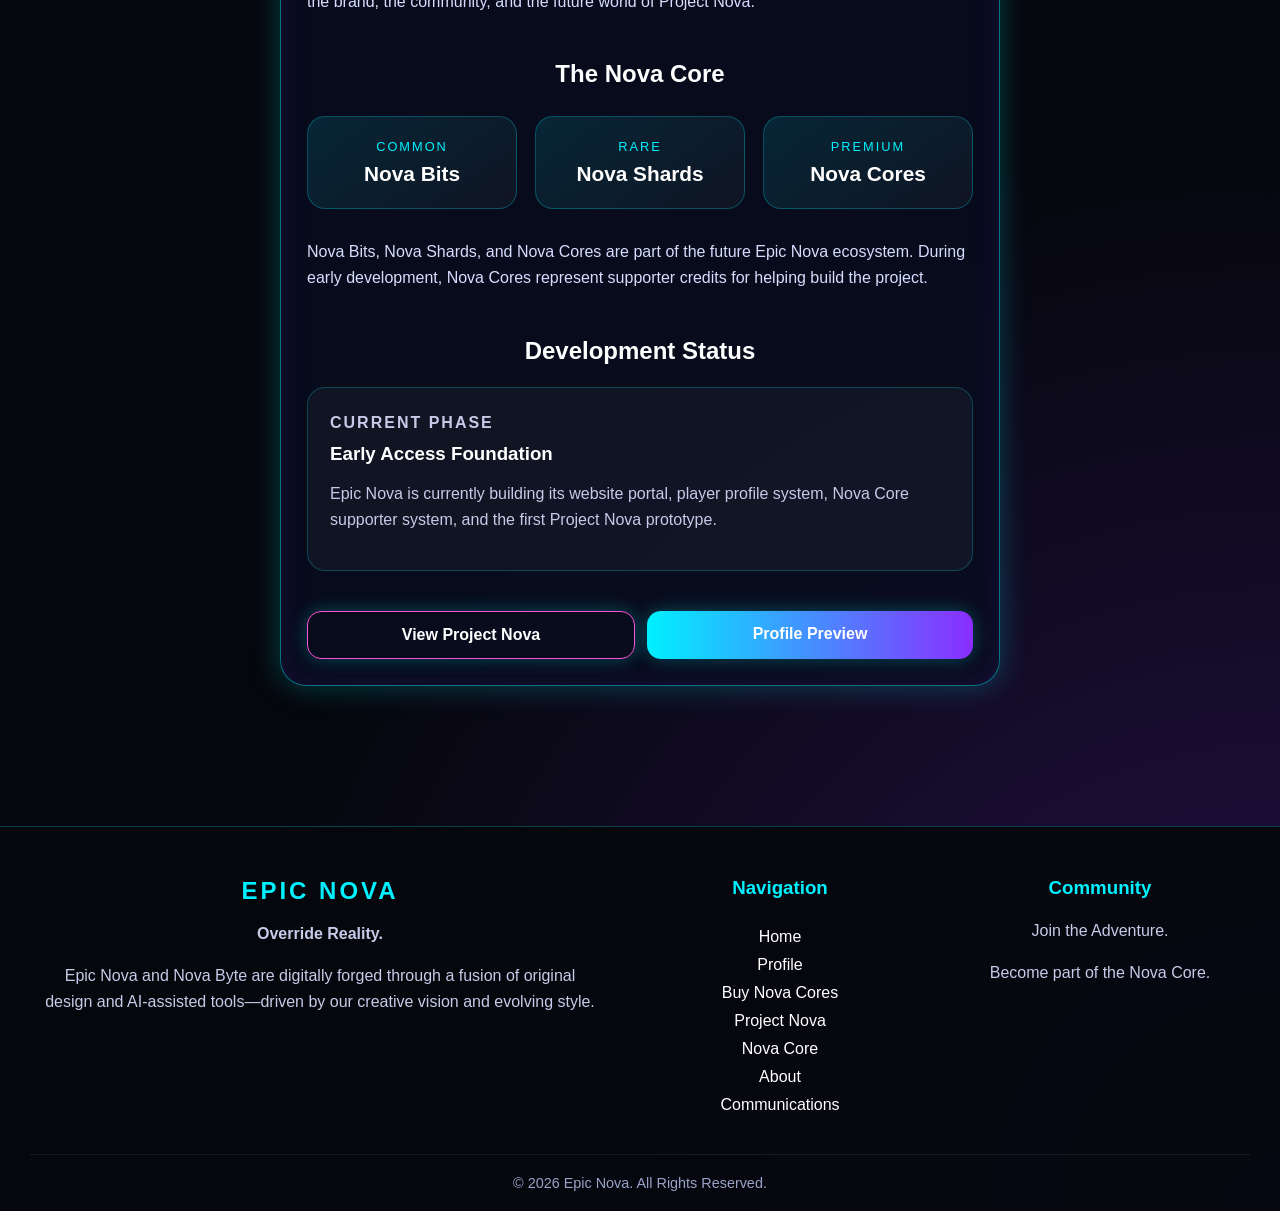
==== commit bc541863: "Update about.html" ====
--- a/about.html
+++ b/about.html
@@ -153,7 +153,7 @@
 
       <div class="hud-buttons">
         <a href="project-nova.html" class="btn ghost">View Project Nova</a>
-        <a href="profile.html" class="btn">Create Profile</a>
+        <a href="profile.html" class="btn">Profile Preview</a>
       </div>
 
     </section>
